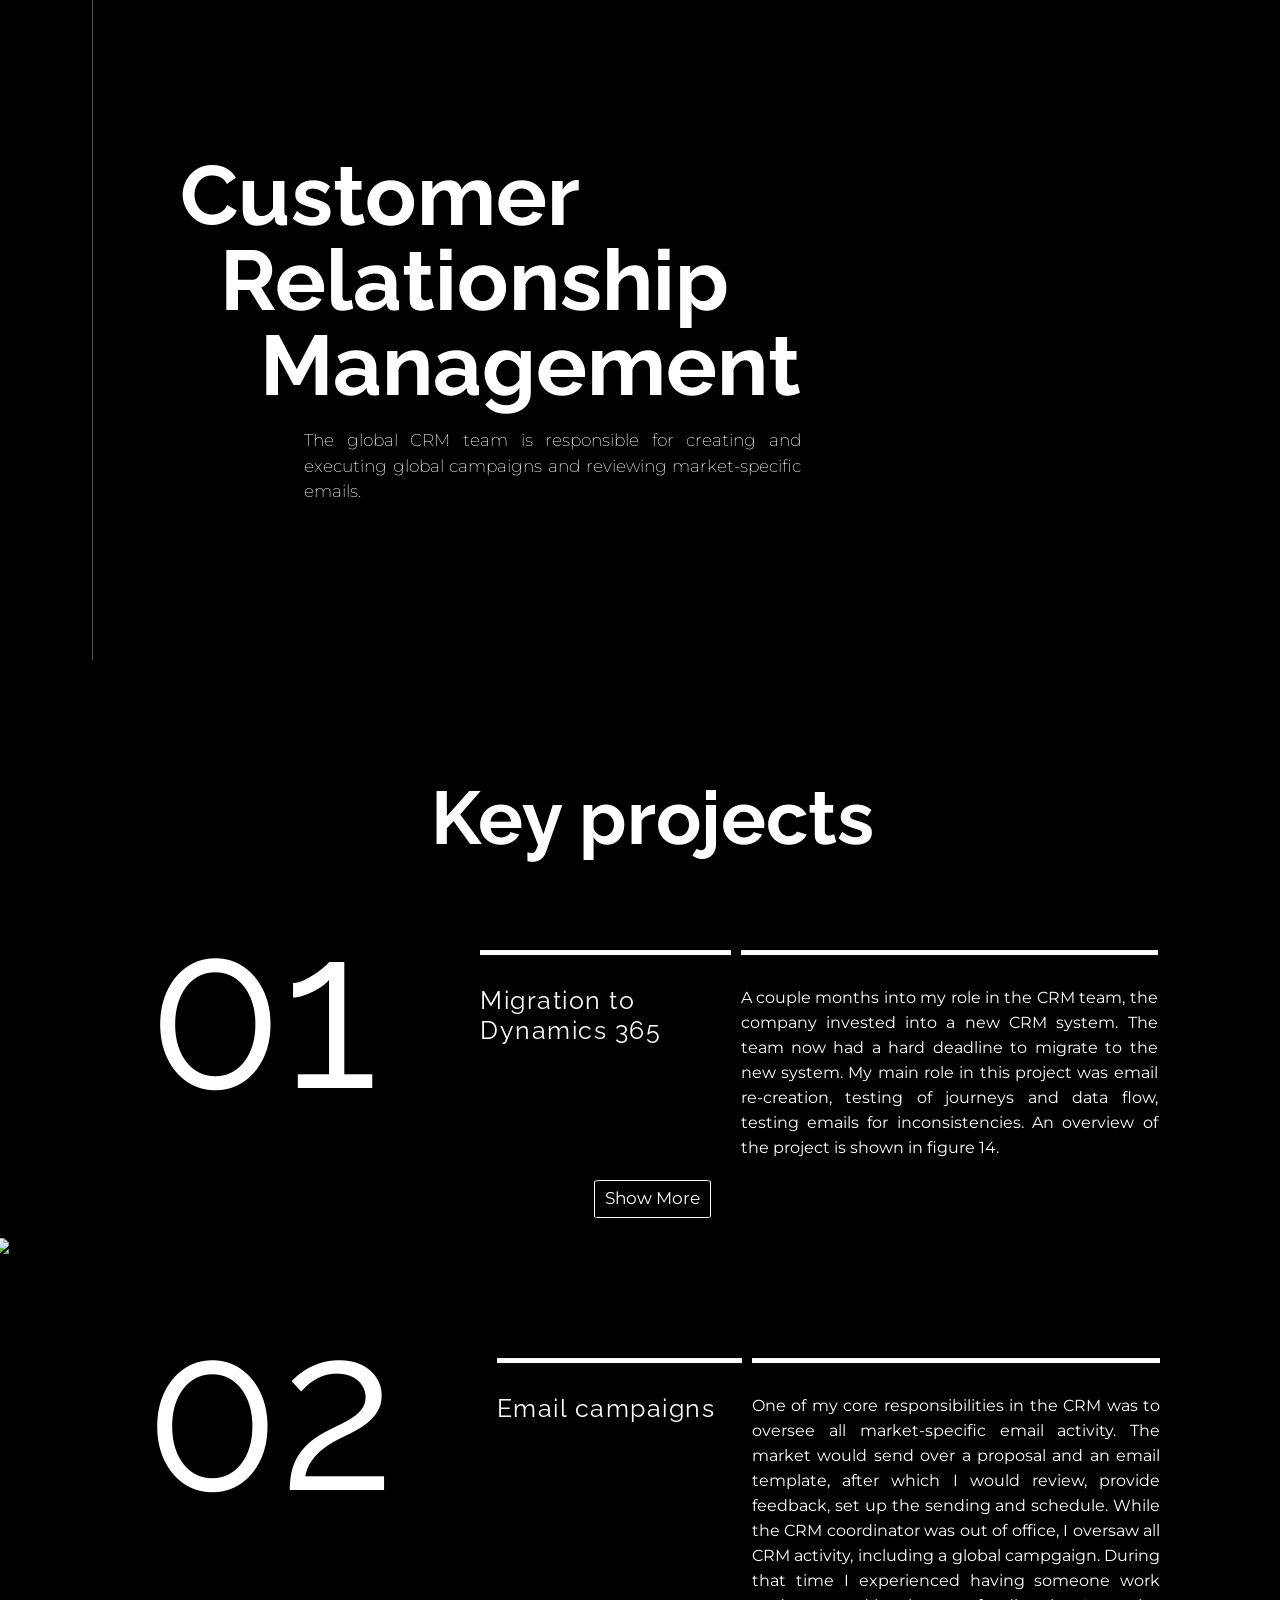
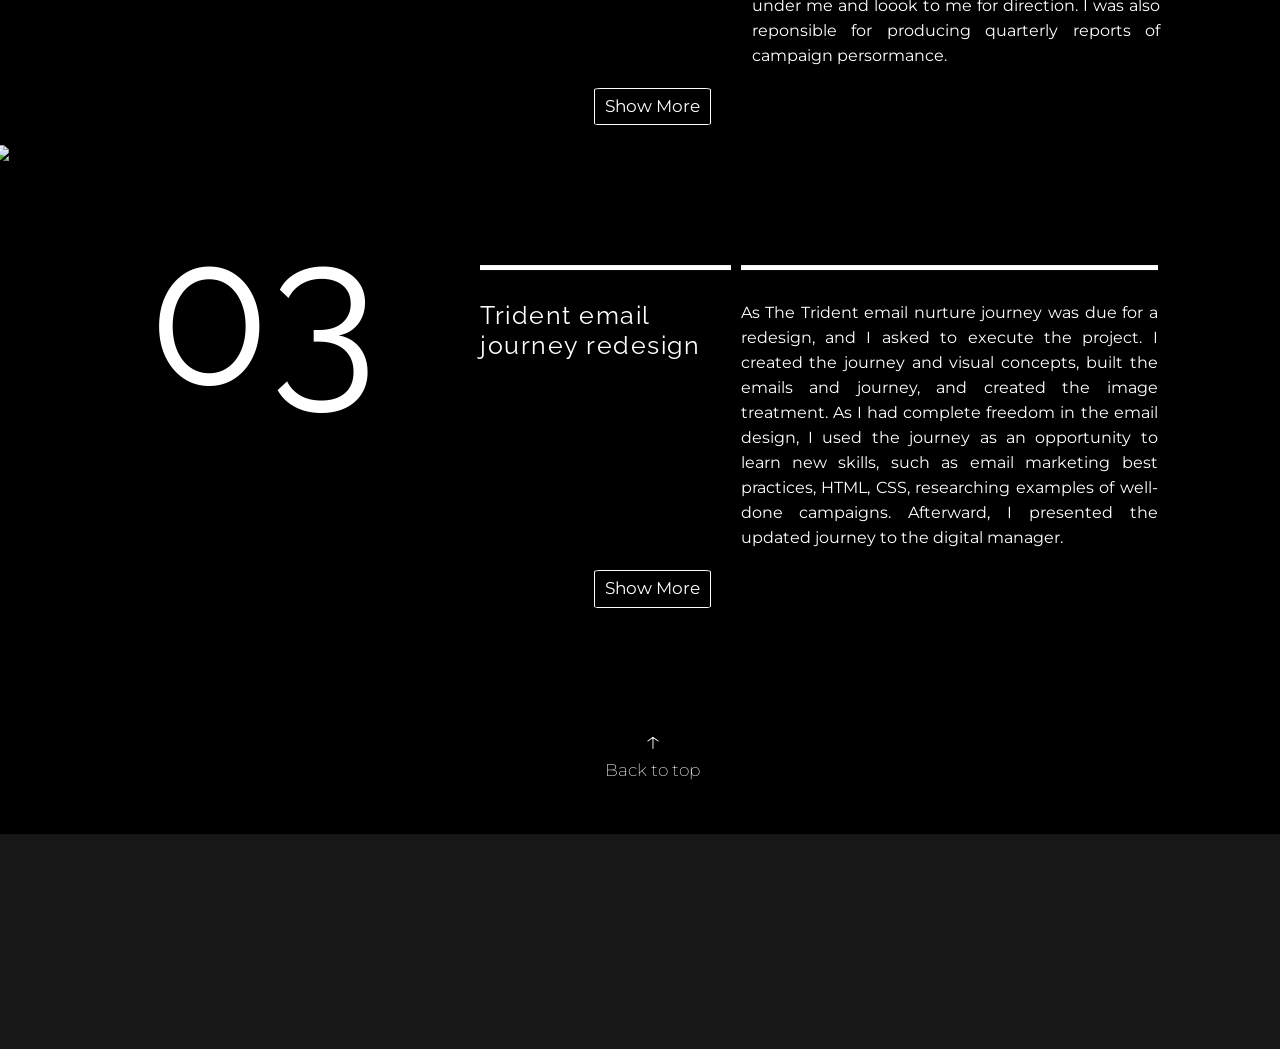
==== crm.html @ 7ef55135 "Add files via upload" ====
<!DOCTYPE html>
<html lang="en">

<head>
    <meta charset="UTF-8">
    <meta http-equiv="X-UA-Compatible" content="IE=edge">
    <meta name="viewport" content="width=device-width, initial-scale=1.0">
    <title>CRM projects</title>
    <link rel="stylesheet" href="home-stylesheet.css">
    <link rel="stylesheet" href="web-stylesheet.css">
    <link rel="stylesheet" href="crm-stylesheet.css">

    <style>
        @import url('https://fonts.googleapis.com/css2?family=Montserrat:wght@200;400&family=Raleway:wght@600;700&display=swap');
    </style>


</head>

<body>
    <div id="butter">
        <div class="parent">
            <div class="bgblack"></div>
            <div class="bgimg"><img src="https://i.ibb.co/7VDWs1Q/1-Trident-Tease-Headlight.jpg"></div>
            <div class="logo"></div>
            <div class="nav">
                <div class="link hover-underline-animation" id="home"><span class="linknr">01.</span><br><a
                        href="index.html">Home</a></div>

                <div class="link hover-underline-animation" id="web"><span class="linknr">02.</span><br><a
                        href="web.html">Website</a></div>
                <div class="link hover-underline-animation" id="crm"><span class="linknr">03.</span><br><a
                        href="crm.html">CRM</a>
                </div>
                <div class="link hover-underline-animation" id="personal"><span class="linknr">04.</span><br><a
                        href="development.html">Development</a>
                </div>
                <div class="link hover-underline-animation" id="contact"><a href="contact">Contact &#x2192; </a> </div>
            </div>

            <div class="socials">
                <div class="linkedin socialicon"><a class="bglink" href="https://www.linkedin.com/in/bsiaskute/"></a>
                </div>
                <div class="email socialicon"><a class="bglink" href="#"></a></div>

            </div>
            <div class="hero">
                <div class="heroparent">
                    <div class="herotext"><span class="hero1">Customer</span> <br>
                        &nbsp&nbsp<span class="hero2">Relationship</span>
                        <br> <span class="hero3">&nbsp&nbsp&nbsp&nbspManagement</span>
                    </div>
                    <div class="herosubtitle">
                        <span class="subtitle">
                            The global CRM team is responsible for creating and executing global campaigns and reviewing
                            market-specific emails.
                        </span>
                    </div>
                </div>
            </div>
        </div>
        <div class="projectsheading">
            <div class="heading">
                Key projects
            </div>
        </div>
        <div class="project personalization">
            <div class="bignumber">01</div>
            <div class="projecttitle">Migration to Dynamics 365</div>
            <div class="projectoverview">A couple months into my role in the CRM team, the company invested into a new
                CRM system. The team now had a hard deadline to migrate to the new system. My main role in this project
                was email re-creation, testing of journeys and data flow, testing emails for inconsistencies. An
                overview of the project is shown in figure 14. </div>
        </div>
        <div class="showmore subtitle">
            <div id="show-more-button-3">Show More</div>
            <DIV ID="content-3" STYLE="display:none">
                <div class="imageholder"><img style="width:50%; margin-top:10px;" src="https://i.ibb.co/ZmKB5dm/3.png">
                </div>
                <div class="caption">Figure 14, project details</div>
                <div class="imageholder"><img style="width:50%; margin-top:10px;" src="https://i.ibb.co/54R9qH4/2.png">
                </div>
                <div class="caption">Figure 15, feedback</div>

                <div class="imageholder"><img style="width:50%; margin-top:10px;" src="https://i.ibb.co/gFNPwpn/1.png">
                </div>
                <div class="caption">Figure 16, feedback</div>
            </div>
        </div>
        <img id="tiger1200-2" src="https://i.ibb.co/mqRwjKC/Shane-Benson1200-XE12.jpg">
        <div class="project popins">
            <div class="bignumber">02</div>
            <div class="projecttitle">Email campaigns</div>
            <div class="projectoverview">One of my core responsibilities in the CRM was to oversee all
                market-specific
                email activity. The market would send over a proposal and an email template, after which I
                would review,
                provide feedback, set up the sending and schedule. While the CRM coordinator was out of
                office, I
                oversaw all CRM activity, including a global campgaign. During that time I experienced
                having someone
                work under me and loook to me for direction. I was also reponsible for producing quarterly
                reports of campaign persormance.
            </div>
        </div>
        <div class="showmore subtitle">
            <div id="show-more-button-2">Show More</div>
            <div id="content-2" STYLE="display:none">
                <div class="imageholder"><img style="width:50%; margin-top:10px;" src="https://i.ibb.co/kJwPhBr/3.png">
                </div>
                <div class="caption">Figure 17, quarterly email performance report</div>
                <div class="imageholder"><img style="width:50%; margin-top:10px;" src="https://i.ibb.co/sK3mZ9D/2.png">
                </div>
                <div class="caption">Figure 18, feedback</div>

                <div class="imageholder"><img style="width:50%; margin-top:10px;" src="https://i.ibb.co/2q0QQy3/1.png">
                </div>
                <div class="caption">Figure 19, feedback</div>
            </div>
        </div>
        <div class="speedrrimg"><img id="speedrr" src="https://i.ibb.co/v3RtV3B/Street-Triple-R-MY23-20555-ML.jpg">
        </div>
        <div class="project abtest">
            <div class="bignumber">03</div>
            <div class="projecttitle">Trident email journey redesign<br>
            </div>
            <div class="projectoverview">As
                The Trident email nurture journey was due for a redesign, and I asked to execute the
                project. I created
                the journey and visual concepts, built the emails and journey, and created the image
                treatment. As I had
                complete freedom in the email design, I used the journey as an opportunity to learn new
                skills, such as
                email marketing best practices, HTML, CSS, researching examples of well-done campaigns.
                Afterward, I
                presented the updated journey to the digital manager.
            </div>
        </div>
        <div class="showmore subtitle">
            <div id="show-more-button">Show More</div>
            <div id="content" class="content">
                <div class="imageholder"><img style="width:50%; margin-top:10px;"
                        src="https://i.ibb.co/YLQqwFt/image-2023-01-13-203624635.png">
                </div>
                <div class="caption">Figure 20, journey details</div>
                <div class="imggrid">
                    <div class="imggrid1"></div>
                    <div class="imggrid2"></div>
                    <div class="imggrid3"></div>
                </div>
                <div style="margin-bottom:20px;" class="caption">Figure 21, trident nurture journey
                    email mockups</div>
                <div class="imglink"><a
                        href="https://docs.google.com/spreadsheets/d/19l2809my4G0291cXa7fq83YvYIOSaaUL/edit?usp=sharing&ouid=106808358653909960944&rtpof=true&sd=true"><u>Trident
                            copy brief</u></a>
                </div>

            </div>
            <div class="backtotop subtitle"><a href="#"><span class="arrow">&#x2191;</span><br>Back to
                    top</a></div>

            <script src="pppJS.js"></script>
            <script src="simpleParallax.js"></script>

            <script>
                // smooth like buttah...
                butter.init();</script>
            <script>var image = document.getElementsByClassName('thumbnail');
                new simpleParallax(image, {
                    orientation: 'right'
                })</script>
            <script>
                const content = document.getElementById("content");
                const showMoreButton = document.getElementById("show-more-button");

                showMoreButton.addEventListener("click", () => {
                    if (showMoreButton.innerHTML === "Show More") {
                        content.style.display = "block";
                        showMoreButton.innerHTML = "Show Less";
                    } else {
                        content.style.display = "none";
                        showMoreButton.innerHTML = "Show More";
                    }
                });     
            </script>
            <script>
                const content2 = document.getElementById("content-2");
                const showMoreButton2 = document.getElementById("show-more-button-2");

                showMoreButton2.addEventListener("click", () => {
                    if (showMoreButton2.innerHTML === "Show More") {
                        content2.style.display = "block";
                        showMoreButton2.innerHTML = "Show Less";
                    } else {
                        content2.style.display = "none";
                        showMoreButton2.innerHTML = "Show More";
                    }
                });     
            </script>
            <script>
                const content3 = document.getElementById("content-3");
                const showMoreButton3 = document.getElementById("show-more-button-3");

                showMoreButton3.addEventListener("click", () => {
                    if (showMoreButton3.innerHTML === "Show More") {
                        content3.style.display = "block";
                        showMoreButton3.innerHTML = "Show Less";
                    } else {
                        content3.style.display = "none";
                        showMoreButton3.innerHTML = "Show More";
                    }
                });     
            </script>

</body>

</html>
---- home-stylesheet.css ----
body {
    background-color: #171717;
    margin: 0;
    box-sizing: border-box;
    margin-left: 1%;
    margin-right: 1%;
}

::-webkit-scrollbar {
    display: none;
}

.parent {
    display: grid;
    grid-template-columns: 0.8fr 12fr;
    grid-template-rows: 0.5fr 1.5fr 12fr 0.4fr;
    grid-column-gap: 0px;
    grid-row-gap: 0px;
    height: 100vh;
    grid-template-areas:
        ". ."
        "logo nav"
        "socials hero"
        ". .";
}

.logo {
    grid-area: logo;
    border-bottom: 1px #555555 solid;
    border-right: 1px #555555 solid;

}

.nav {
    border-bottom: 1px #555555 solid;
    grid-area: nav;
    border-left: none;
    display: grid;
    grid-template-columns: 0.8fr 0.8fr 0.8fr 0.7fr 1fr 0.7fr 6fr 1.2fr 1fr;
    grid-template-rows: 1fr;
    grid-column-gap: 20px;
    grid-row-gap: 0px;
    grid-template-areas:
        ". home web crm personal future . contact";
    text-align: left;
    animation-duration: 2s;
    animation-timing-function: ease-in-out;
    animation-delay: 0s;
    animation-iteration-count: 1;
    animation-name: slideInLeft;
}

a {
    text-decoration: none;
    color: white;
}

a:visited {
    color: white;
}

.link {
    font-family: 'Montserrat', sans-serif;
    font-weight: bolder;
    font-size: 13px;
    letter-spacing: 1px;
    margin: auto 0;

}

.linknr {
    font-weight: 200;
}

#home {
    grid-area: home;
}

#web {
    grid-area: web;
}

#crm {
    grid-area: crm;
}

#personal {
    grid-area: personal;
}

#future {
    grid-area: future;
}

#contact {
    grid-area: contact;
    font-size: 18px;
}


.hover-underline-animation {
    display: inline-block;
    position: relative;
    color: white;
}

.hover-underline-animation:after {
    content: '';
    position: absolute;
    width: 100%;
    transform: scaleX(0);
    height: 0.5px;
    bottom: -2px;
    left: 0;
    transform-origin: bottom right;
    transition: transform 0.25s ease-out;
    background-color: rgba(255, 255, 255, 0.904);
}

.hover-underline-animation:hover:after {
    transform: scaleX(1);
    transform-origin: bottom left;
}

.socials {
    border-right: 1px #555555 solid;
    grid-area: socials;
    display: grid;
    grid-template-columns: 1fr;
    grid-template-rows: 10fr repeat(2, 0.45fr) 0.2fr;
    grid-column-gap: 0px;
    grid-row-gap: 10px;
    grid-template-areas:
        "."
        "linkedin"
        "email"
        ".";
}

.linkedin {
    grid-area: linkedin;
    background-image: url(https://i.ibb.co/6mZdJPm/linkedin.png);
    background-size: contain;
    background-repeat: no-repeat;
    background-position: center;

}

.email {
    grid-area: email;
    background-image: url(https://i.ibb.co/xMNwkrm/email.png);
    background-size: contain;
    background-repeat: no-repeat;
    background-position: center;
    display: block;
}

.hero {
    grid-area: hero;
    display: grid;
    grid-template-columns: 2fr 1.2fr 0.1fr;
    grid-template-rows: 1fr;
    grid-column-gap: 0px;
    grid-row-gap: 0px;
    grid-template-areas:
        "herotext carousel";
}

.herotext {
    font-family: 'Raleway', sans-serif;
    font-weight: 700;
    color: rgb(255, 255, 255);
    font-size: 75px;
    line-height: 100%;
}

.p {
    color: rgb(255, 255, 255);
}

.subtitle {
    font-family: 'Montserrat', sans-serif;
    font-size: 17px;
    color: white;
    display: inline-block;
    text-align: justify;
    margin-top: 20px;
    line-height: 150%;
    font-weight: 200;
    animation: fadeInbottom 2s;
    animation-timing-function: ease;
}

.heroparent {
    margin-top: 27vh;
    width: min-content;
    margin-left: 25%;
    grid-area: herotext;

}

.carousel {
    grid-area: carousel;
    margin-top: 20px;
    position: relative;
    animation: fadeIndelay2 3s;
    animation-timing-function: ease-in;

}

.heroslide {
    background-image: url(https://i.ibb.co/18xc5HG/IMG-20211211-162814-Bokeh-01.jpg);
    min-height: 100%;
    background-size: cover;
    background-repeat: no-repeat;
}

@keyframes slideInLeft {
    0% {
        transform: translateX(-100%);
    }

    100% {
        transform: translateX(0);
    }
}

@keyframes fadeInbottom {
    0% {
        opacity: 0;
        transform: translateY(15%)
    }

    55% {
        opacity: 0;
        transform: translateY(15%)
    }

    100% {
        opacity: 1;
        transform: translateY(0)
    }
}

.socials {
    animation-duration: 1.5s;
    animation-timing-function: ease-in-out;
    animation-delay: 0s;
    animation-iteration-count: 1;
    animation-name: slideInBottom;
}

@keyframes slideInBottom {
    0% {
        transform: translateY(-100%);
    }

    100% {
        transform: translateY(0);
    }
}

.socialicon {
    animation: fadeIndelay 2.5s;
    animation-timing-function: ease-in;
}

@keyframes fadeIndelay {
    0% {
        opacity: 0;
    }

    66% {
        opacity: 0;
    }

    100% {
        opacity: 1;
    }
}

.link {
    animation: fadeIndelay 2.5s;
    animation-timing-function: ease-in;
}

@keyframes fadeIn {
    0% {
        opacity: 0;
    }

    22% {
        opacity: 0
    }

    100% {
        opacity: 1;
    }
}

@keyframes fadeIndelay2 {
    0% {
        opacity: 0;
        transform: translateX(-5%)
    }

    70% {
        opacity: 0;
    }

    100% {
        opacity: 1;
        transform: translateX(0)
    }
}

@keyframes fadeInbottomhero1 {
    0% {
        transform: translateX(-5%);
        opacity: 0;
    }

    100% {
        opacity: 1;
        transform: translateX(0);
    }
}

@keyframes fadeInbottomhero2 {
    0% {
        transform: translateX(-10%);
        opacity: 0;
    }

    33% {
        transform: translateX(-10%);
        opacity: 0;
    }

    100% {
        opacity: 1;
        transform: translateX(0);
    }
}

@keyframes fadeInbottomhero3 {
    0% {
        transform: translateX(-10%);
        opacity: 0;
    }

    50% {
        transform: translateX(-10%);
        opacity: 0;
    }

    100% {
        transform: translateX(0);
        opacity: 1;
    }
}


.hero1 {
    display: inline-block;
    animation: fadeInbottomhero1 0.8s ease;
}

.hero2 {
    display: inline-block;
    animation: fadeInbottomhero2 1s ease;
}

.hero3 {
    display: inline-block;
    animation: fadeInbottomhero3 1.2s ease;
}

.heroslideoverlay {
    position: absolute;
    top: 50;
    left: 0;
    bottom: 0;
    right: 0;
    background-color: rgba(0, 0, 0, 0.637);
    opacity: 0;
    width: 100%;
    transition: ease 0.7s;
}

.heroslide:hover .heroslideoverlay {
    opacity: 1;
}

.heroslidetext {
    color: white;
    font-family: 'Montserrat', sans-serif;
    font-weight: 200;
    letter-spacing: 0.3px;
    text-align: left;
    font-size: 15px;
    margin: 30px;
}

.bglink {
    display: inline-block;
    height: 27px;
    width: 73px;
}

a.email {
    grid-area: email;
}

a.linkedin {
    grid-area: linkedin;
}

.therole {
    margin-top: 100px;
}

.roleintro {
    width: 50%;
    margin-left: 30%;
    text-align: right;
}

.heading {
    font-family: 'Raleway', sans-serif;
    font-weight: 700;
    color: rgb(255, 255, 255);
    font-size: 75px;
    line-height: 65px;
}

.underline {
    display: inline-block;
    position: relative;
    color: white;
}


.underline:after {
    content: '';
    position: absolute;
    width: 100%;
    height: 4.5px;
    bottom: -10px;
    left: 0;
    background-color: rgba(255, 255, 255, 0.904);
    margin-left: -80px;
}

.rolesubtitle {
    line-height: 24px;
    margin-right: 5%;
    margin-left: 80px;
    text-align: right;
    font-size: 16px;

}

.roletabs {
    display: grid;
    grid-template-columns: 1fr 1fr;
    grid-template-rows: 1fr 4fr;
    grid-column-gap: 0px;
    grid-row-gap: 0px;
    grid-template-areas:
        "crmtab webtab"
        "roletext roletext";
    width: 100%;
    grid-area: roletabs;
}

.crmtabwrapper {
    grid-area: crmtab;
    border-bottom: 1px solid #555555;
    background-color: #171717;
    padding: 0;
    outline: none;
    border-top: none;
    border-left: none;
    border-right: none;
    transition: 0.3s;
}

.webtabwrapper {
    grid-area: webtab;
    border-bottom: 1px solid rgb(85, 85, 85);
    background-color: #171717;
    padding: 0;
    outline: none;
    border-top: none;
    border-left: none;
    border-right: none;
    transition: 0.3s;
}

.crmtab {
    height: 100%;
}

span.crm {
    margin-top: 15px;
    display: inline-block;
}

span.web {
    margin-top: 15px;
    display: inline-block;
}

.webtab {
    height: 100%;
}

.tabheading {
    font-family: 'Montserrat', sans-serif;
    font-weight: bolder;
    font-size: 15px;
    letter-spacing: 1.2px;
    color: white;
    text-align: center;
}

button.active {
    background: rgb(23, 23, 23);
    background: linear-gradient(180deg, #171717 4%, rgb(68, 68, 68) 100%);
}

.roletext {
    grid-area: roletext;
}

@keyframes fadeInbottom2 {
    0% {
        opacity: 0;
        transform: translateY(15%)
    }

    100% {
        opacity: 1;
        transform: translateY(0)
    }
}

.roletext .subtitle {
    animation: fadeInbottom2 1s ease;
    text-align: justify;
    font-size: 16px;
    line-height: 20px;
    margin: 20px 20px 20px 0px
}

.keyresponsibilities {
    display: grid;
    grid-template-columns: 15vw 0.7fr 0.1fr 1fr 15vw;
    grid-template-rows: 1fr;
    grid-template-areas:
        ". heading . roletabs";
    margin-top: 20vh;
    margin-bottom: 11vh;
}

.keyresponsibilities .heading {
    grid-area: heading;
    font-size: 51px;
}

.keyresponsibilities .underline::after {
    top: 127px;
    width: 75%;
    height: 3.5px;
    margin-left: 28%;
}

li {
    margin: 5px 0;
}

.explore .heading {
    font-size: 55px;
    text-align: center;
    margin-bottom: 50px;
}

.explorecardswrapper {
    display: grid;
    grid-template-rows: 1fr 0.1fr;
    grid-template-columns: 7vw 1fr 1fr 1fr 7vw;
    height: 30vh;
    grid-column-gap: 30px;
    grid-template-areas: ". web crm development ."
        ". webtitle crmtitle developmenttitle.";
}

.card {
    background-size: cover;
    background-repeat: no-repeat;
    transition: transform 0.5s;
}

.cardhover {
    font-family: 'Montserrat', sans-serif;
    font-weight: bolder;
    color: white;
    letter-spacing: 1.4px;
    font-variant: small-caps;
    font-size: 20px;
    text-align: center;
    background-color: #000000b8;
    height: 100%;
    opacity: 0;
    transition: ease 0.5s;

}

.card:hover {
    transform: scale(1.05);
    transition: transform 0.5s;
}

.card:hover .cardhover {
    opacity: 1;
    transition: ease 0.5s;
    box-shadow: 7px 7px 32px 0px rgba(0, 0, 0, 0.86);
}

.cardhovertext {
    display: inline-block;
    margin-top: 50%;
}

.webcard {
    grid-area: web;
    background-image: url(https://i.ibb.co/jbMQHB1/Untitled-2.jpg);
}

.cardtitle {
    margin-top: 25px;
    font-family: 'Montserrat', sans-serif;
    font-weight: bolder;
    color: white;
    letter-spacing: 1.4px;
    font-variant: small-caps;
    font-size: 20px;
    text-align: center;

}

.crmcard {
    grid-area: crm;
    background-image: url(https://i.ibb.co/tshJsz8/Untitled-1.jpg);
    background-size: cover;
}

.developmentcard {
    grid-area: development;

    background-image: url(https://i.ibb.co/N2bwF4r/FVE-Group-tours-VI-hero-1920x1080.jpg);
    background-position: center;
    background-size: cover;
}

.futurecard {
    grid-area: future;
}

.backtotop {
    margin-top: 100px;
    margin-bottom: 50px;
    width: 100%;
    text-align: center;
}

.arrow {
    display: inline-block;
    font-size: 30px;
}

.cta {
    outline: inherit;
    font-variant: small-caps;
    color: white;
    font-size: 22px;
    font-family: 'Montserrat', sans-serif;
    background-color: #171717;
    letter-spacing: 2px;
    border: none;
    padding: 0;
    cursor: pointer;
}
---- web-stylesheet.css ----
.nav {
  animation: none !important;
}

.socials {
  animation: none !important;
}

.link {
  animation: none !important;
}

.socialicon {
  animation: none !important;
}

.heroparent {
  margin-left: 20%;
}

.herotext {
  font-size: 85px;
}

.heroimage img {
  grid-area: carousel;
  width: 90%;
  margin-top: 50px;
  animation: fadeInbottom 2s ease;
}

.projectsheading {
  margin-bottom: 100px;
  text-align: center;
  margin-top: 100px;

}

.project {
  display: grid;
  grid-template-columns: 0.3fr 0.5fr 0.2fr 0.6fr 1fr 0.3fr;
  grid-auto-rows: min-content;
  grid-column-gap: 10px;
  grid-template-areas:
    ". bignumber . projecttitle projectoverview .";
  margin-top: 100px;
}

.bignumber {
  font-size: 220px;
  color: white;
  font-family: 'Raleway', sans-serif;
  grid-area: bignumber;
  top: 0;
  margin-top: -30%;
}

.projecttitle {
  grid-area: projecttitle;
  color: white;
  font-family: 'Raleway', sans-serif;
  border-top: 5px solid white;
  font-size: 25px;
  padding-top: 30px;
  letter-spacing: 1.5px;
}

.projectoverview {
  grid-area: projectoverview;
  font-family: 'Montserrat', sans-serif;
  color: white;
  border-top: 5px solid white;
  padding-top: 30px;
  line-height: 25px;
  text-align: justify;
}


.fwi img {
  width: 105%;
  height: 100%;
  margin-left: -25px;
  overflow: hidden;
}

.ctabutton {
  grid-area: cta;
}

#tiger1200 {
  width: 68%;
  margin-left: -20px;
  float: left;
}

#tiger1200sc {
  width: 32%;
  margin-left: 7px;
  margin-top: -2px;
}

#speedrr {
  margin: auto;
  width: 103%;
  margin-left: -20px;

}

.speedrrimg {
  width: 100%;
}

.abtest .bignumber {
  font-size: 200px;
}

.tae .bignumber {
  font-size: 200px;
}

.tiger1200 .bignumber {
  font-size: 200px;
}

.dealers .bignumber {
  font-size: 200px;
}

.project .subtitle {
  margin-top: -10px;
}

#tae {
  width: 103%;
  margin-left: -20px;

}

#tiger1200-1 {
  width: 103%;
  margin-left: -20px;

}

#dealer {
  width: 103%;
  margin-left: -20px;
}

#tiger1200-2 {
  width: 103%;
  margin-left: -20px;
}

.showmore {
  font-weight: 400;
  width: 100%;
}

#show-more-button {
  margin: auto;
  text-align: center;
  cursor: pointer;
  width: max-content;
  margin-bottom: 20px;
  border: 1px solid white;
  padding: 5px 10px;
  border-radius: 5%;
}

#show-more-button-2 {
  margin: auto;
  text-align: center;
  cursor: pointer;
  width: max-content;
  margin-bottom: 20px;
  border: 1px solid white;
  padding: 5px 10px;
  border-radius: 5%;
}

#show-more-button-3 {
  margin: auto;
  text-align: center;
  cursor: pointer;
  width: max-content;
  margin-bottom: 20px;
  border: 1px solid white;
  padding: 5px 10px;
  border-radius: 5%;
}

#show-more-button-4 {
  margin: auto;
  text-align: center;
  cursor: pointer;
  width: max-content;
  margin-bottom: 20px;
  border: 1px solid white;
  padding: 5px 10px;
  border-radius: 5%;
}

#show-more-button-5 {
  margin: auto;
  text-align: center;
  cursor: pointer;
  width: max-content;
  margin-bottom: 20px;
  border: 1px solid white;
  padding: 5px 10px;
  border-radius: 5%;
}

#show-more-button-6 {
  margin: auto;
  text-align: center;
  cursor: pointer;
  width: max-content;
  margin-bottom: 20px;
  border: 1px solid white;
  padding: 5px 10px;
  border-radius: 5%;
}

#show-more-button-7 {
  margin: auto;
  text-align: center;
  cursor: pointer;
  width: max-content;
  margin-bottom: 20px;
  border: 1px solid white;
  padding: 5px 10px;
  border-radius: 5%;
}

#show-more-button-8 {
  margin: auto;
  text-align: center;
  cursor: pointer;
  width: max-content;
  margin-bottom: 20px;
  border: 1px solid white;
  padding: 5px 10px;
  border-radius: 5%;
}

#show-more-button-9 {
  margin: auto;
  text-align: center;
  cursor: pointer;
  width: max-content;
  margin-bottom: 20px;
  border: 1px solid white;
  padding: 5px 10px;
  border-radius: 5%;
}

.showmoreinside2 {
  font-size: 16px;
  line-height: 23px;
  margin: 0 250px 35px 250px;
}

.carousel-container-1 {
  position: relative;
  width: 50%;
  margin: 0 auto;
}

.carousel-slider-1 {
  display: flex;
  width: 100%;
  overflow: hidden;
}

.carousel-slider-1 img {
  width: 100%;
  height: auto;
}

.carousel-arrows-1 {
  position: absolute;
  bottom: 0;
  margin-bottom: 20px;
  z-index: 10;
  width: 100%;
  display: flex;
  justify-content: space-between;
}

.prev-arrow-1,
.next-arrow-1 {
  font-size: 40px;
  cursor: pointer;
  user-select: none;
  padding: 20px;
}

.caption {
  font-style: italic;
  font-size: 15px;
  margin: 10px 0 10px 0;
  text-align: center;
}

.imageholder {
  display: flex;
  align-items: center;
  justify-content: center;
}


.carousel-container-2 {
  position: relative;
  width: 50%;
  margin: 0 auto;
}

.carousel-slider-2 {
  display: flex;
  width: 100%;
  overflow: hidden;
}

.carousel-slider-2 img {
  width: 100%;
  height: auto;
}

.carousel-arrows-2 {
  position: absolute;
  bottom: 0;
  margin-bottom: 20px;
  z-index: 10;
  width: 100%;
  display: flex;
  justify-content: space-between;
}

.prev-arrow-2,
.next-arrow-2 {
  font-size: 40px;
  cursor: pointer;
  user-select: none;
  padding: 20px;
}

.imglink {
  text-align: center;
  margin-bottom: 15px;
}

.carousel-container-3 {
  position: relative;
  width: 50%;
  margin: 0 auto;
}

.carousel-slider-3 {
  display: flex;
  width: 100%;
  overflow: hidden;
}

.carousel-slider-3 img {
  width: 100%;
  height: auto;
}

.carousel-arrows-3 {
  position: absolute;
  bottom: 0;
  margin-bottom: 20px;
  z-index: 10;
  width: 100%;
  display: flex;
  justify-content: space-between;
}

.prev-arrow-3,
.next-arrow-3 {
  font-size: 40px;
  cursor: pointer;
  user-select: none;
  padding: 20px;
  color: gray;
}
---- crm-stylesheet.css ----
.heroparent {
    margin-left: 12%;
}

.herosubtitle {
    width: 80%;
    float: right;
}

.parent {
    background-size: cover;
}

.bgimg img {
    width: 105%;
    position: absolute;
    left: 0px;
    top: 0px;
    z-index: -1;
    margin-left: -1%;
    animation: fadeIn3 2.5s;
    animation-timing-function: ease-in;
}

@keyframes fadeIn3 {
    0% {
        opacity: 0;
    }

    40% {
        opacity: 0
    }

    100% {
        opacity: 1;
    }
}

.bgblack {
    width: 105%;
    position: absolute;
    left: 0px;
    top: 0px;
    background-color: black;
    z-index: -2;
    margin-left: -1%;
    height: 100%;
}

.cta {
    background-color: black;
}

.imggrid {
    display:grid;
    grid-template-columns: 1.3fr 1fr 1fr 1fr 1.3fr;
    grid-column-gap: 20px;
    grid-template-areas: ". nice job you .";
    height:450px;
}

.imggrid1{
    grid-area:nice;
    background-image: url(https://i.ibb.co/9ynkwvr/Email-1-copy.jpg);
    background-size: contain;
    background-repeat: no-repeat;
}

.imggrid2{
    grid-area:job;
    background-image:url(https://i.ibb.co/5Rvr62N/2.jpg);
    background-size: contain;
    background-repeat: no-repeat;

}

.imggrid3{
    grid-area:you;
    background-image:url(https://i.ibb.co/2gP244C/3.jpg);
    background-size: contain;
    background-repeat: no-repeat;

}

#content{
    display: none;
}
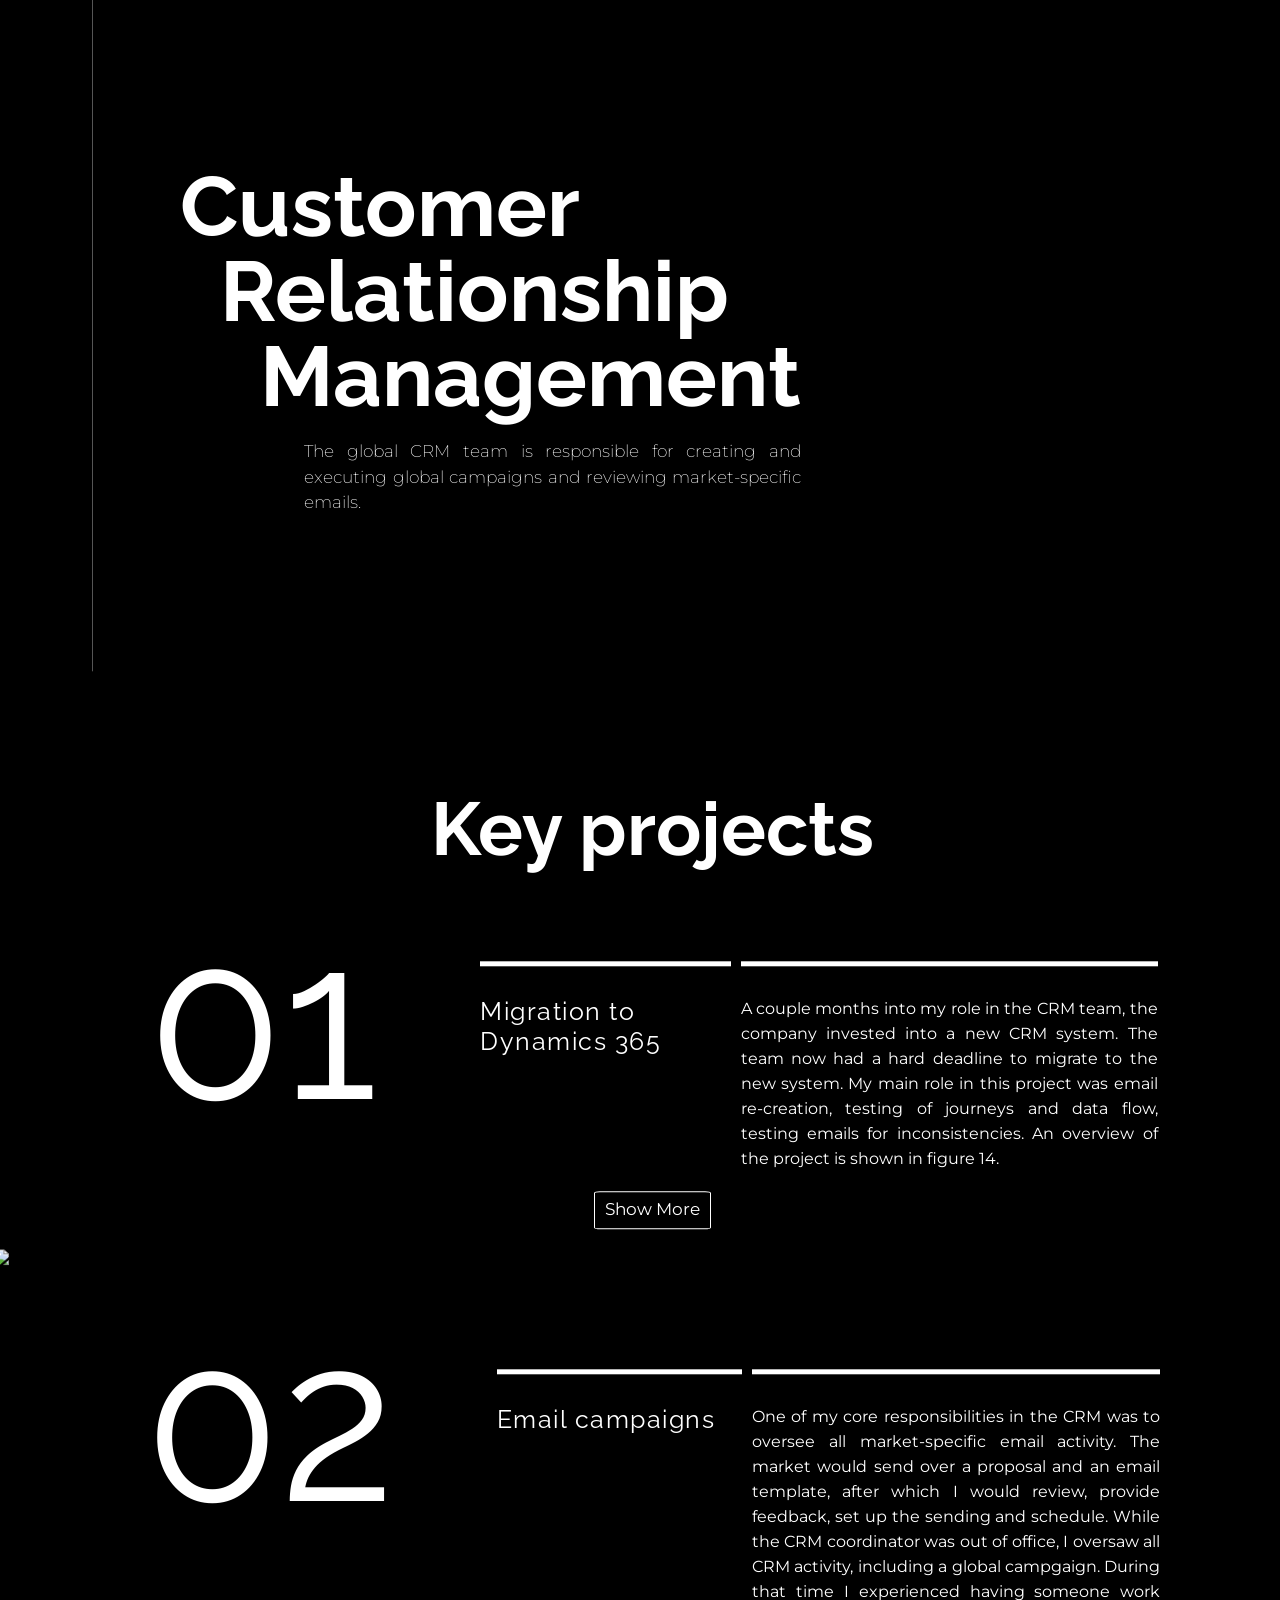
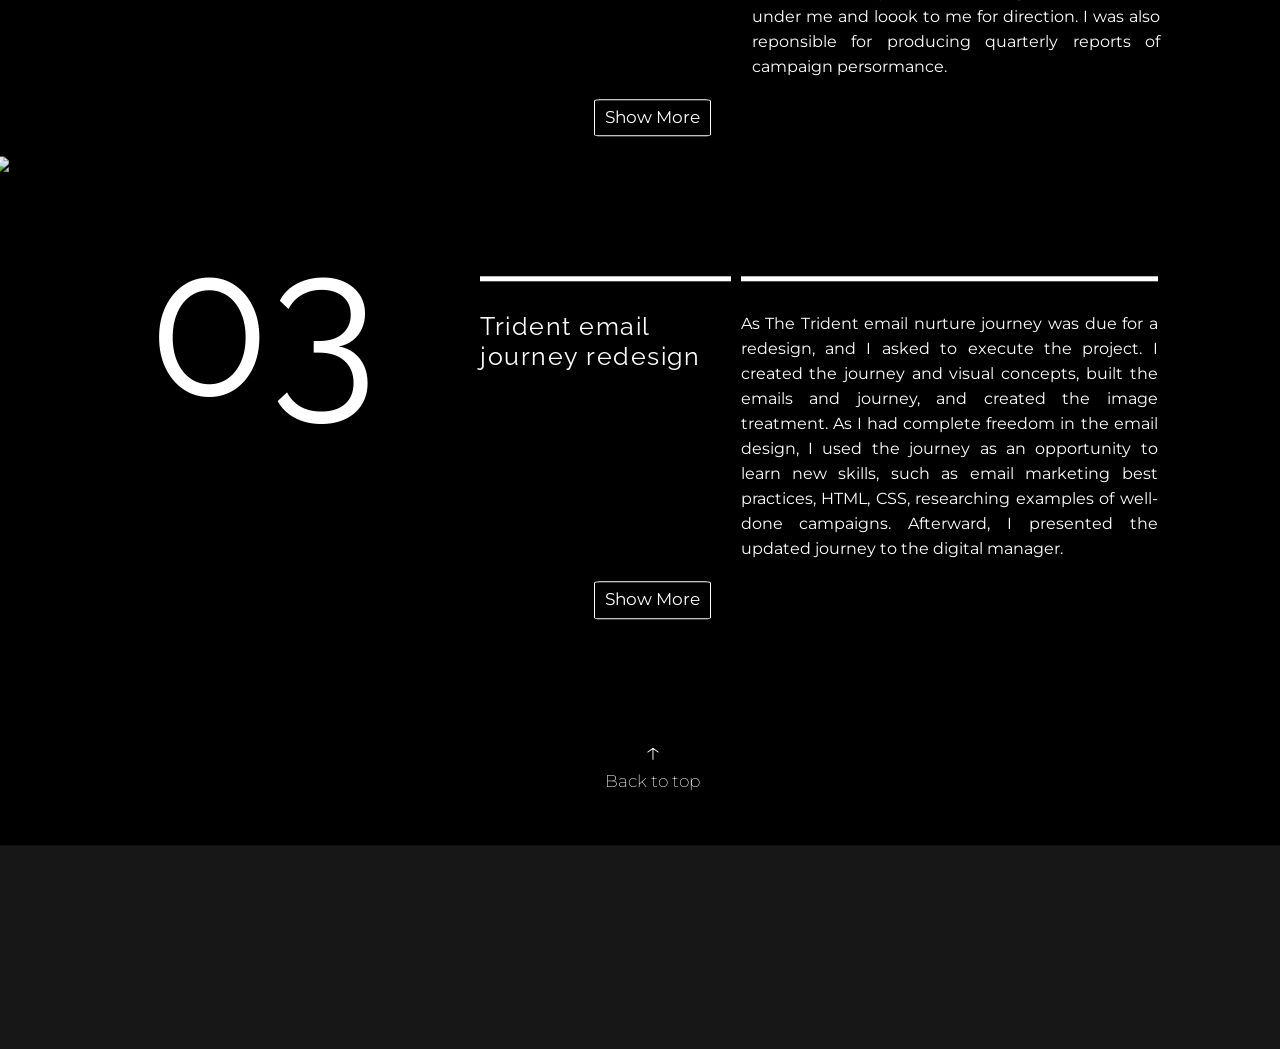
==== commit b3c3dab2: "Fix LinkedIn social icon link structure" ====
--- a/crm.html
+++ b/crm.html
@@ -39,7 +39,7 @@
             </div>
 
             <div class="socials">
-                <div class="linkedin socialicon"><a class="bglink" href="https://www.linkedin.com/in/bsiaskute/"></a>
+                <div class="linkedin socialicon">
                 </div>
                 <div class="email socialicon"><a class="bglink" href="#"></a></div>
 
@@ -214,4 +214,4 @@
 
 </body>
 
-</html>+</html>
